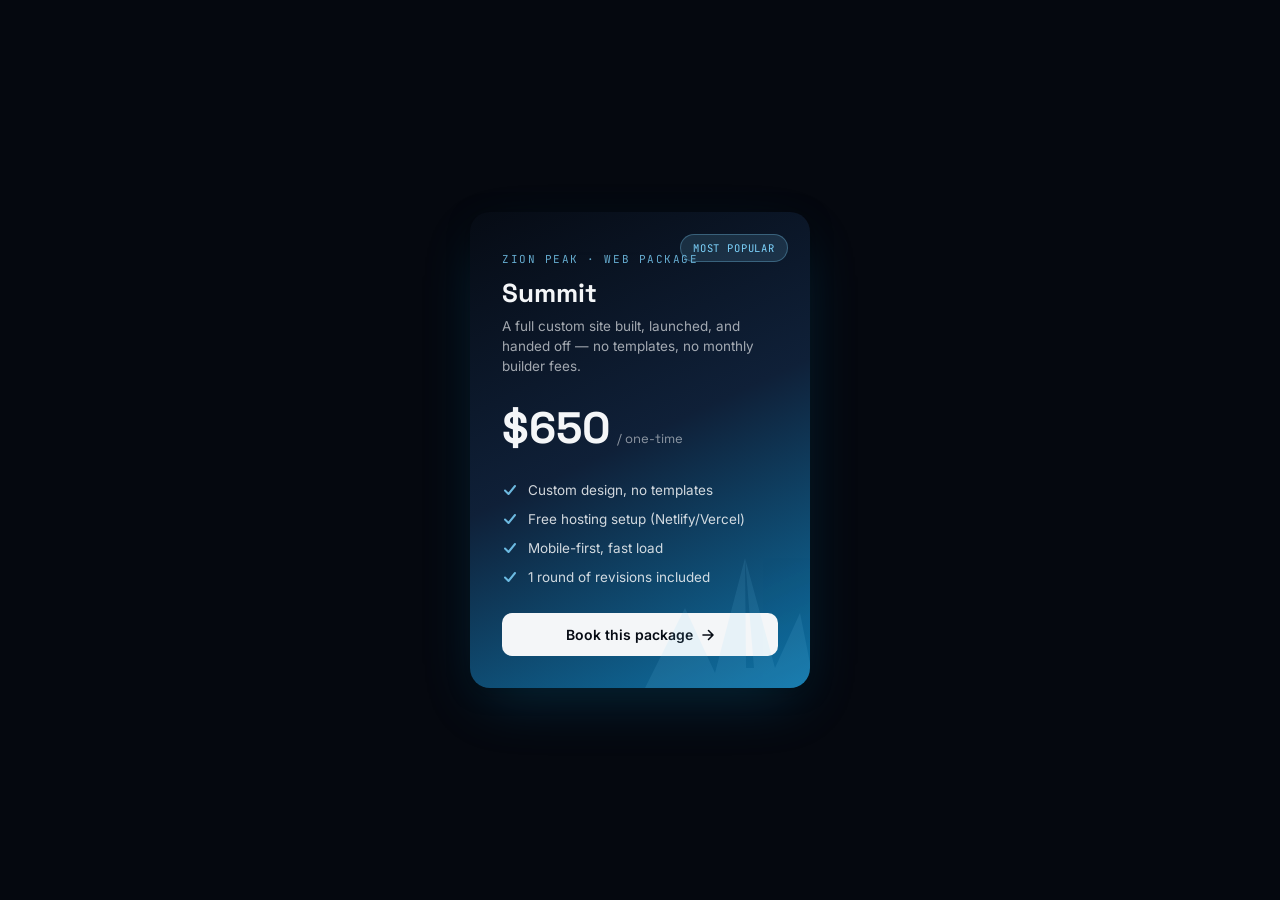
==== zion_peak_pricing_card.html @ 776406fa "Initial commit: Zion Peak portfolio site Navy/blue-branded landing page for the Zion Peak web design" ====
<!DOCTYPE html>
<html lang="en">
<head>
<meta charset="UTF-8">
<meta name="viewport" content="width=device-width, initial-scale=1.0">
<title>Zion Peak — Summit Package</title>
<style>
@import url('https://fonts.googleapis.com/css2?family=Space+Grotesk:wght@500;700&family=Inter:wght@400;500;600&family=JetBrains+Mono:wght@500&display=swap');

* { margin:0; padding:0; box-sizing:border-box; }
body {
  min-height:100vh;
  display:flex;
  align-items:center;
  justify-content:center;
  background:#05080f;
  font-family:'Inter', sans-serif;
}

.zp-card {
  --bg-deep: #060B14;
  --bg-alt: #0F2038;
  --blue: #0EA5E9;
  --blue-light: #7DD3FC;
  --cream: #F4F6F8;
  position: relative;
  width: 340px;
  border-radius: 20px;
  padding: 40px 32px 32px;
  background: linear-gradient(155deg, var(--bg-deep) 0%, var(--bg-alt) 48%, var(--blue) 130%);
  box-shadow: 0 20px 60px -15px rgba(14,165,233,0.25), 0 4px 20px rgba(0,0,0,0.5);
  overflow: hidden;
  transition: transform .35s ease, box-shadow .35s ease;
  color: var(--cream);
}
.zp-card:hover {
  transform: translateY(-8px);
  box-shadow: 0 30px 70px -12px rgba(14,165,233,0.4), 0 10px 30px rgba(0,0,0,0.6);
}
.zp-mountain {
  position: absolute;
  bottom: -10px;
  right: -20px;
  width: 200px;
  opacity: 0.10;
  pointer-events: none;
}
.zp-badge {
  position: absolute;
  top: 22px;
  right: 22px;
  font-family: 'JetBrains Mono', monospace;
  font-size: 10.5px;
  letter-spacing: 0.08em;
  padding: 6px 12px;
  border-radius: 999px;
  background: rgba(125,211,252,0.14);
  border: 1px solid rgba(125,211,252,0.3);
  color: var(--blue-light);
}
.zp-eyebrow {
  font-family: 'JetBrains Mono', monospace;
  font-size: 11px;
  letter-spacing: 0.14em;
  color: var(--blue-light);
  opacity: 0.8;
  text-transform: uppercase;
  margin-bottom: 10px;
}
.zp-title {
  font-family: 'Space Grotesk', sans-serif;
  font-weight: 700;
  font-size: 26px;
  margin-bottom: 6px;
  color: var(--cream);
}
.zp-desc {
  font-size: 13.5px;
  color: var(--cream);
  opacity: 0.65;
  line-height: 1.5;
  margin-bottom: 24px;
}
.zp-price {
  display: flex;
  align-items: baseline;
  gap: 6px;
  margin-bottom: 26px;
  font-family: 'Space Grotesk', sans-serif;
}
.zp-price .amount { font-size: 44px; font-weight: 700; color: var(--cream); }
.zp-price .period { font-size: 13px; color: var(--cream); opacity: 0.55; }

.zp-features { list-style: none; padding: 0; margin: 0 0 28px; display: flex; flex-direction: column; gap: 13px; }
.zp-features li { display: flex; align-items: center; gap: 10px; font-size: 13.5px; color: var(--cream); opacity: 0.85; }
.zp-features svg { flex-shrink: 0; }

.zp-cta {
  width: 100%;
  padding: 13px 0;
  border-radius: 10px;
  border: none;
  background: var(--cream);
  color: var(--bg-deep);
  font-family: 'Inter', sans-serif;
  font-weight: 600;
  font-size: 14px;
  cursor: pointer;
  display: flex;
  align-items: center;
  justify-content: center;
  gap: 8px;
  transition: transform .2s ease, gap .2s ease;
}
.zp-card:hover .zp-cta { gap: 12px; }
.zp-cta:active { transform: scale(0.97); }
</style>
</head>
<body>

<div class="zp-card">
  <svg class="zp-mountain" viewBox="0 0 200 160" xmlns="http://www.w3.org/2000/svg">
    <path fill="#7DD3FC" fill-rule="evenodd" clip-rule="evenodd" d="M15 150 L55 70 L85 135 L115 20 L145 130 L170 75 L185 150 Z M115 20 L124 130 L116 130 Z"/>
  </svg>
  <div class="zp-badge">MOST POPULAR</div>
  <div class="zp-eyebrow">Zion Peak · Web Package</div>
  <div class="zp-title">Summit</div>
  <div class="zp-desc">A full custom site built, launched, and handed off — no templates, no monthly builder fees.</div>
  <div class="zp-price"><span class="amount">$650</span><span class="period">/ one-time</span></div>
  <ul class="zp-features">
    <li><svg width="16" height="16" viewBox="0 0 16 16" fill="none"><path d="M3 8.5L6.5 12L13 4" stroke="#7DD3FC" stroke-width="2" stroke-linecap="round" stroke-linejoin="round"/></svg>Custom design, no templates</li>
    <li><svg width="16" height="16" viewBox="0 0 16 16" fill="none"><path d="M3 8.5L6.5 12L13 4" stroke="#7DD3FC" stroke-width="2" stroke-linecap="round" stroke-linejoin="round"/></svg>Free hosting setup (Netlify/Vercel)</li>
    <li><svg width="16" height="16" viewBox="0 0 16 16" fill="none"><path d="M3 8.5L6.5 12L13 4" stroke="#7DD3FC" stroke-width="2" stroke-linecap="round" stroke-linejoin="round"/></svg>Mobile-first, fast load</li>
    <li><svg width="16" height="16" viewBox="0 0 16 16" fill="none"><path d="M3 8.5L6.5 12L13 4" stroke="#7DD3FC" stroke-width="2" stroke-linecap="round" stroke-linejoin="round"/></svg>1 round of revisions included</li>
  </ul>
  <button class="zp-cta">Book this package
    <svg width="14" height="14" viewBox="0 0 14 14" fill="none"><path d="M2 7H12M12 7L7.5 2.5M12 7L7.5 11.5" stroke="currentColor" stroke-width="1.6" stroke-linecap="round" stroke-linejoin="round"/></svg>
  </button>
</div>

</body>
</html>
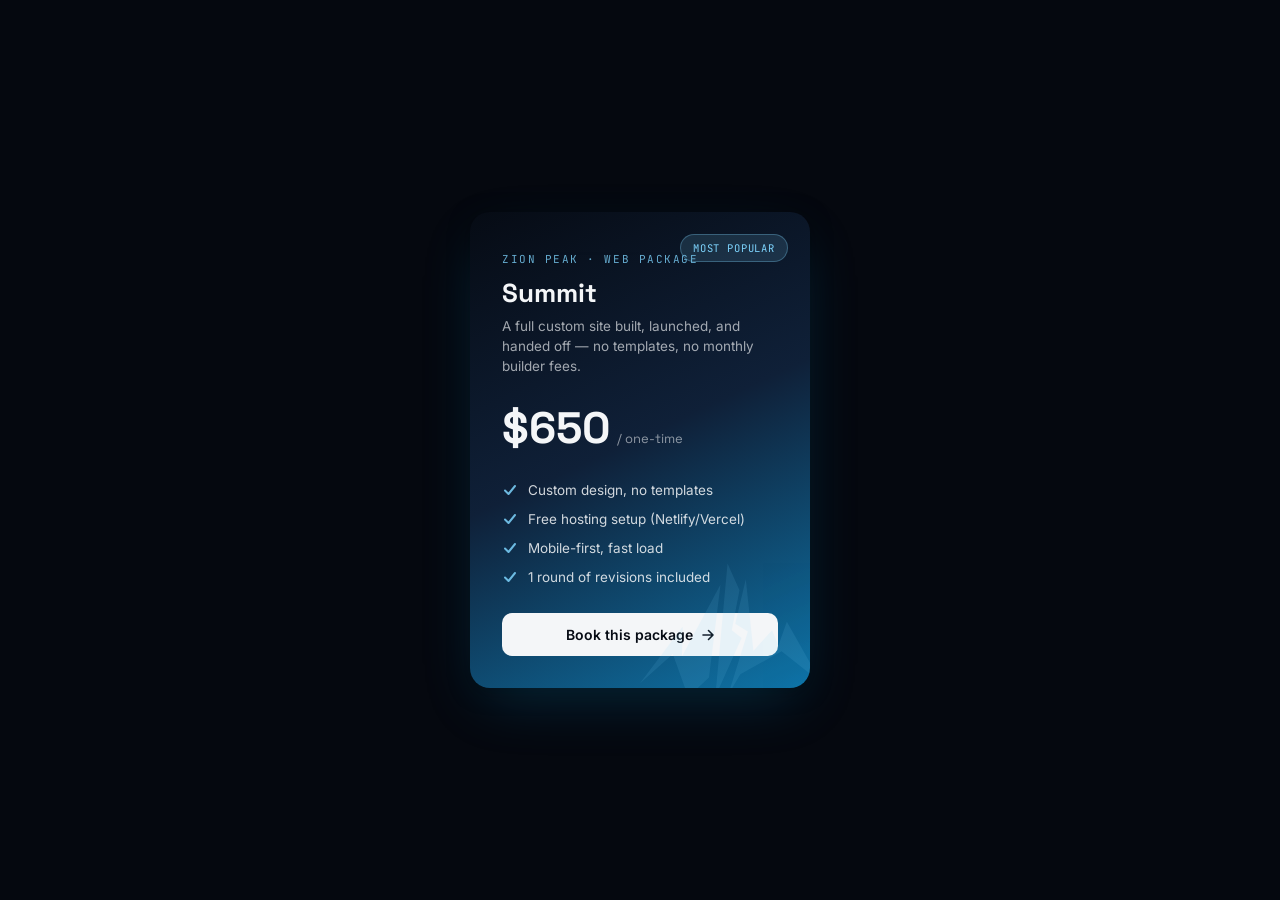
==== commit 5a1e8aaf: "Rebrand: new Zion Peak mountain-bolt mark across the site Replaces the old mark in the header, foote" ====
--- a/zion_peak_pricing_card.html
+++ b/zion_peak_pricing_card.html
@@ -119,8 +119,13 @@
 <body>
 
 <div class="zp-card">
-  <svg class="zp-mountain" viewBox="0 0 200 160" xmlns="http://www.w3.org/2000/svg">
-    <path fill="#7DD3FC" fill-rule="evenodd" clip-rule="evenodd" d="M15 150 L55 70 L85 135 L115 20 L145 130 L170 75 L185 150 Z M115 20 L124 130 L116 130 Z"/>
+  <svg class="zp-mountain" viewBox="0 0 570 395" xmlns="http://www.w3.org/2000/svg">
+    <g fill="#7DD3FC">
+      <path d="M28 352 L150 190 L148 275 L258 70 L225 335 L166 390 L122 268 Z"/>
+      <path d="M278 10 L312 86 L290 200 L318 222 L243 390 Z"/>
+      <path d="M330 55 L300 182 L336 204 L280 384 L352 262 Z"/>
+      <path d="M310 305 L405 200 L423 244 L447 176 L545 350 L432 260 L303 332 Z"/>
+    </g>
   </svg>
   <div class="zp-badge">MOST POPULAR</div>
   <div class="zp-eyebrow">Zion Peak · Web Package</div>
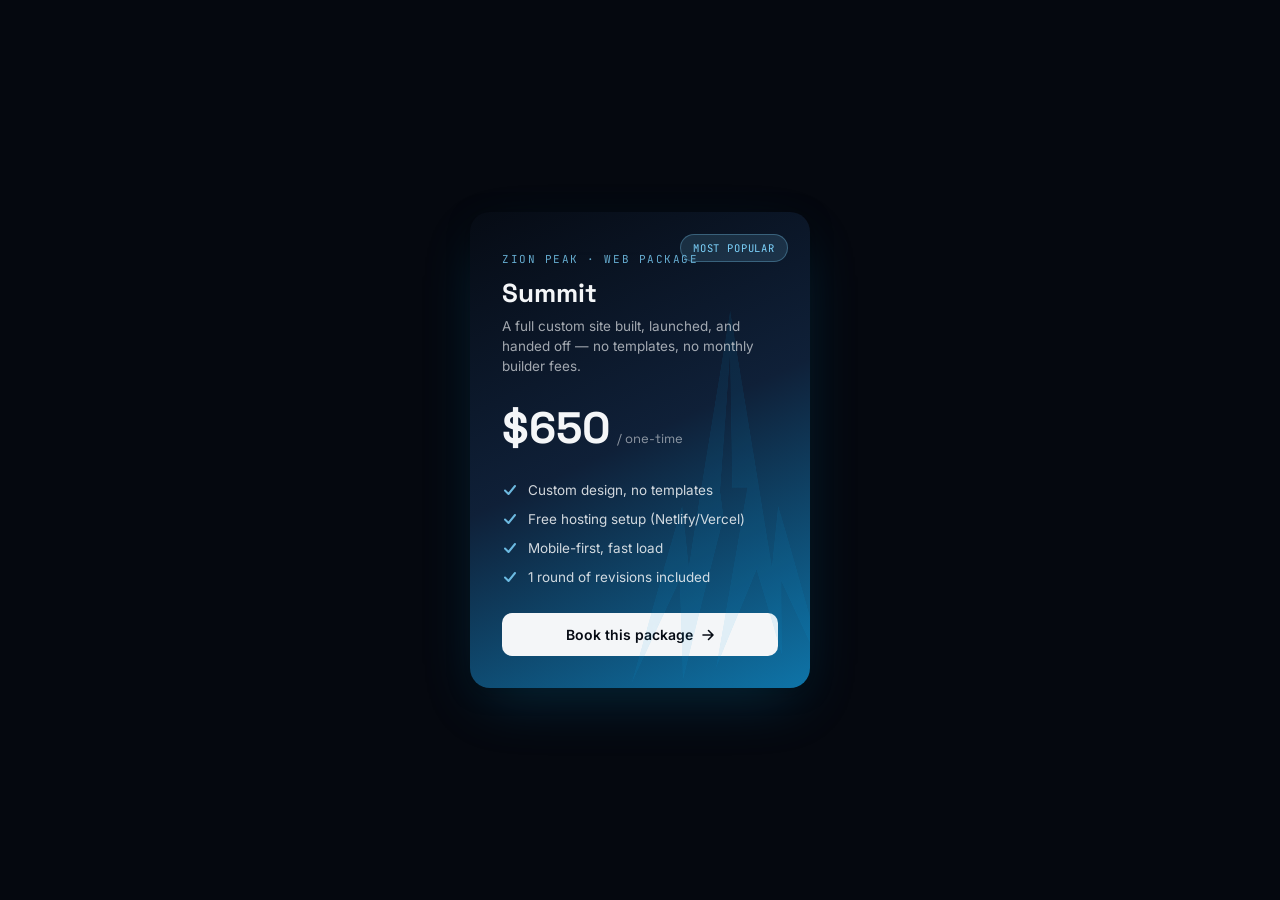
==== commit 033da3c5: "Use real logo PNGs as source of truth; drop redrawn SVG marks - Add public/mark-{black,blue,white}.p" ====
--- a/zion_peak_pricing_card.html
+++ b/zion_peak_pricing_card.html
@@ -119,14 +119,7 @@
 <body>
 
 <div class="zp-card">
-  <svg class="zp-mountain" viewBox="0 0 570 395" xmlns="http://www.w3.org/2000/svg">
-    <g fill="#7DD3FC">
-      <path d="M28 352 L150 190 L148 275 L258 70 L225 335 L166 390 L122 268 Z"/>
-      <path d="M278 10 L312 86 L290 200 L318 222 L243 390 Z"/>
-      <path d="M330 55 L300 182 L336 204 L280 384 L352 262 Z"/>
-      <path d="M310 305 L405 200 L423 244 L447 176 L545 350 L432 260 L303 332 Z"/>
-    </g>
-  </svg>
+  <img class="zp-mountain" src="public/mark-blue.png" alt="" aria-hidden="true" width="565" height="398">
   <div class="zp-badge">MOST POPULAR</div>
   <div class="zp-eyebrow">Zion Peak · Web Package</div>
   <div class="zp-title">Summit</div>
